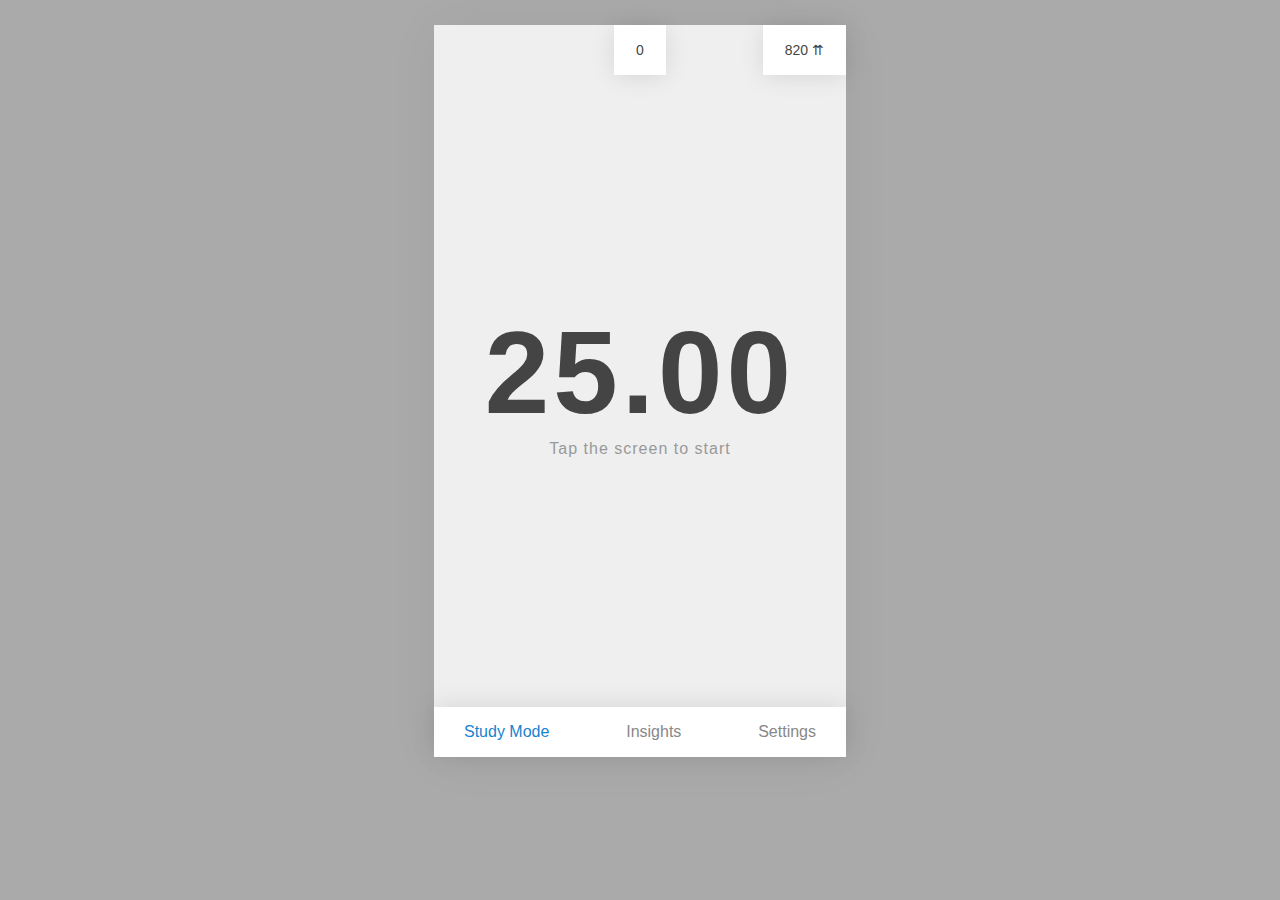
==== index.html @ 80bef877 "initial commit" ====
<!DOCTYPE html>
<html>
  <head>
    <meta charset="UTF-8">
    <title>Pomodoro Timer Application</title>
    <link rel="stylesheet" type="text/css" href="css/reset.css" />

    <style>
      body{
        background-color: #aaa;
        font-family: "Arial", sans-serif;
        color: #444;
        font-size: 14px;
      }

      .phone-wrapper{
        width: 412px;
        height: 732px;
        background-color: #efefef;
        margin: 0 auto;
        margin-top: 25px;
        box-shadow: 0px 2px 50px rgba(0,0,0,.05);
      }

      .header{
        width: 100%;
        height: 50px;
        display: flex;
        justify-content: space-between;
      }

      .header div{
        height: inherit;
        display: flex;
        align-items: center;
        box-shadow: 0px 2px 25px rgba(0,0,0,.10);
        background-color: #fff;
        padding: 0px 22px 0px 22px;
        height: inherit;
      }

      .header div:nth-child(1){
        opacity: 0;
      }

      .pomoCount{
      }

      .productivityScore{
      }

      .timer-wrapper{
        text-align: center;
        margin-top: 240px;
      }

      .timer-text{
        font-size: 116px;
        font-weight: bold;
        letter-spacing: 4px;
      }

      .tagline{
        margin-top: 10px;
        font-size: 16px;
        font-weight: 400;
        letter-spacing: 1px;
        color: #999;
      }

      .bottom-nav{
        width: 100%;
        height: 50px;
        display: flex;
        justify-content: space-between;
        margin-top: 250px;
        background-color: #fff;
        box-shadow: 0px -2px 25px rgba(0,0,0,.10);
        align-items: center;
      }

      .bottom-nav a{
        padding: 0px 30px 0px 30px;
        font-size: 16px;
        font-weight: 500;
        text-decoration: none;
        color: #888;
      }

      .bottom-nav .active{
        color: #1982CF;
      }
    </style>
  </head>
  <body>

    <div class="phone-wrapper">
      <div class="header">
        <div class="">820 ⇈</div>
        <div class="pomoCount">0</div>
        <div class="productivityScore">820 ⇈</div>
      </div>

      <div class="timer-wrapper">
        <p class="timer-text">25.00</p>
        <p class="tagline">Tap the screen to start</p>
      </div>

      <div class="bottom-nav">
        <a href="#!" class="active">Study Mode</a>
        <a href="#!">Insights</a>
        <a href="#!">Settings</a>
      </div>

    </div>

  </body>
</html>
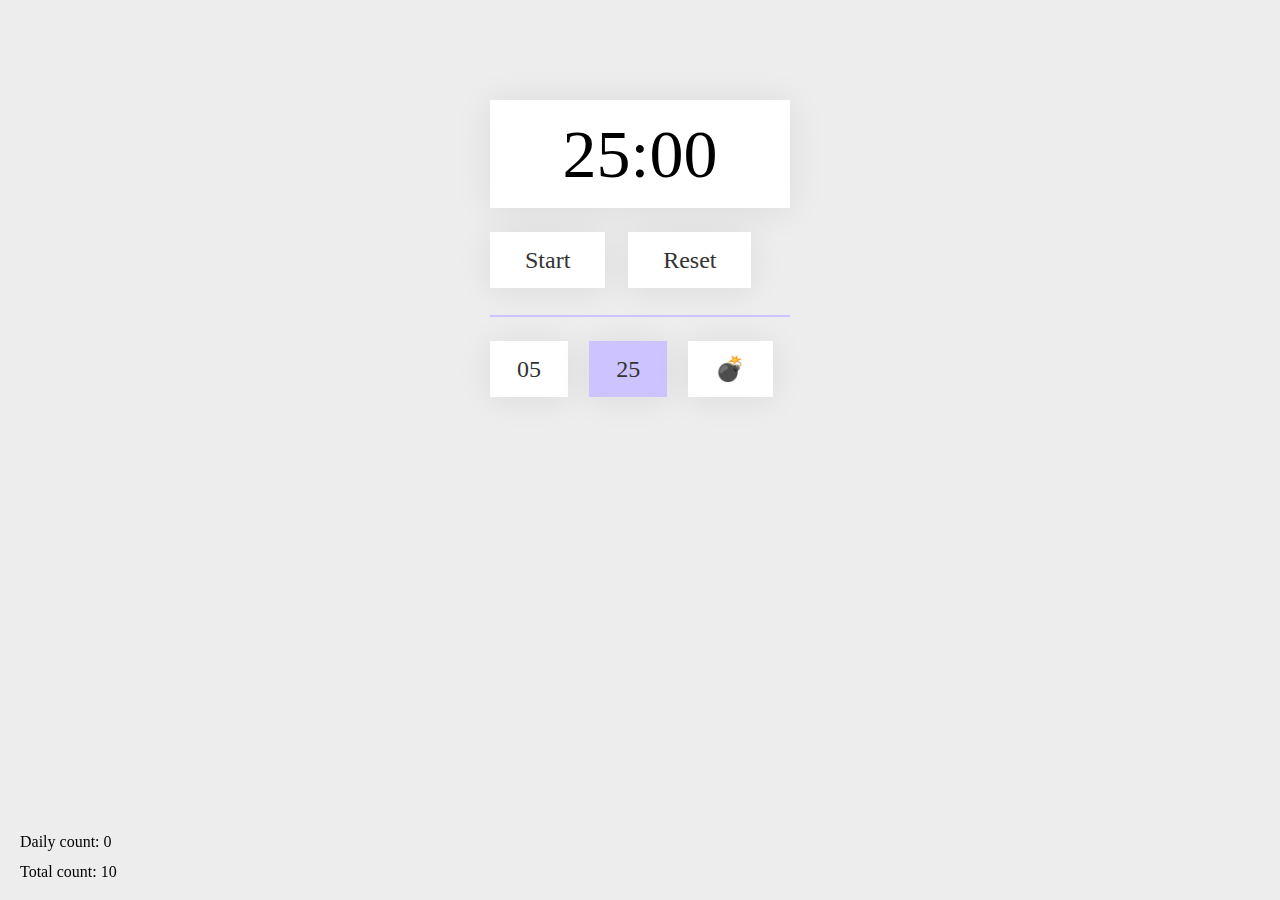
==== commit ea685a78: "removed old GUI, renamed files" ====
--- a/index.html
+++ b/index.html
@@ -2,117 +2,209 @@
 <html>
   <head>
     <meta charset="UTF-8">
-    <title>Pomodoro Timer Application</title>
+    <meta name="viewport" content="width=device-width">
+    <title>Pomodoro App &mdash; Prototype</title>
     <link rel="stylesheet" type="text/css" href="css/reset.css" />
+    <link rel="stylesheet" type="text/css" href="css/pomo.css" />
+    <link rel="shortcut icon" href="https://arthurgeel.com/experiments/img/favicon.png" />
 
     <style>
-      body{
-        background-color: #aaa;
-        font-family: "Arial", sans-serif;
-        color: #444;
-        font-size: 14px;
-      }
-
-      .phone-wrapper{
-        width: 412px;
-        height: 732px;
-        background-color: #efefef;
-        margin: 0 auto;
-        margin-top: 25px;
-        box-shadow: 0px 2px 50px rgba(0,0,0,.05);
-      }
-
-      .header{
-        width: 100%;
-        height: 50px;
-        display: flex;
-        justify-content: space-between;
-      }
-
-      .header div{
-        height: inherit;
-        display: flex;
-        align-items: center;
-        box-shadow: 0px 2px 25px rgba(0,0,0,.10);
-        background-color: #fff;
-        padding: 0px 22px 0px 22px;
-        height: inherit;
-      }
-
-      .header div:nth-child(1){
-        opacity: 0;
-      }
-
-      .pomoCount{
-      }
-
-      .productivityScore{
-      }
-
-      .timer-wrapper{
-        text-align: center;
-        margin-top: 240px;
-      }
-
-      .timer-text{
-        font-size: 116px;
-        font-weight: bold;
-        letter-spacing: 4px;
-      }
-
-      .tagline{
-        margin-top: 10px;
-        font-size: 16px;
-        font-weight: 400;
-        letter-spacing: 1px;
-        color: #999;
-      }
-
-      .bottom-nav{
-        width: 100%;
-        height: 50px;
-        display: flex;
-        justify-content: space-between;
-        margin-top: 250px;
-        background-color: #fff;
-        box-shadow: 0px -2px 25px rgba(0,0,0,.10);
-        align-items: center;
-      }
-
-      .bottom-nav a{
-        padding: 0px 30px 0px 30px;
-        font-size: 16px;
-        font-weight: 500;
-        text-decoration: none;
-        color: #888;
-      }
-
-      .bottom-nav .active{
-        color: #1982CF;
+      .daily{
+        position: fixed;
+        bottom: 50px;
+        left: 20px;
+      }
+
+      .total{
+        position: fixed;
+        bottom: 20px;
+        left: 20px;
       }
     </style>
+
   </head>
   <body>
 
-    <div class="phone-wrapper">
-      <div class="header">
-        <div class="">820 ⇈</div>
-        <div class="pomoCount">0</div>
-        <div class="productivityScore">820 ⇈</div>
-      </div>
-
-      <div class="timer-wrapper">
-        <p class="timer-text">25.00</p>
-        <p class="tagline">Tap the screen to start</p>
-      </div>
-
-      <div class="bottom-nav">
-        <a href="#!" class="active">Study Mode</a>
-        <a href="#!">Insights</a>
-        <a href="#!">Settings</a>
-      </div>
+    <div class="wrapper">
+
+      <p class="timer">
+        <span id="minutes">25</span>:<span id="seconds">00</span>
+      </p>
+
+      <ul>
+        <li><a href="#!" id="startStopBtn">Start</a></li>
+        <li><a href="#!" id="resetBtn">Reset</a></li>
+      </ul>
+
+      <ul class="studyMinutes">
+        <li><a href="#!" id="study20">05</a></li>
+        <li><a href="#!" class="active" id="study25">25</a></li>
+        <li><a href="#!" id="study30">💣</a></li>
+      </ul>
 
     </div>
 
+    <p class="daily">Daily count: <span id="dailyCount">0</span></p>
+    <p class="total">Total count: <span id="totalCount">0</span></p>
+
   </body>
+
+  <script>
+
+    var timeLeft = 1500;
+    var timerId = setInterval(countdown, 1000);
+    var countdownActive = false;
+    var gongPlaying = false;
+    var dailyCount = 0;
+    var totalCount = 10;
+
+
+    document.getElementById("dailyCount").innerHTML = dailyCount;
+    document.getElementById("totalCount").innerHTML = totalCount;
+
+    function countdown() {
+      if (timeLeft == 0) {
+        var gongPlaying = false;
+        document.getElementById("startStopBtn").classList.remove("active");
+        document.getElementById("resetBtn").classList.toggle("active");
+
+      } else {
+        if (timeLeft == 1){
+          if (!gongPlaying){
+            var gong = new Audio('gong.mp3'); // Play the gong sound effect
+            gong.play();
+            gongPlaying = true; // Reset the gongPlaying variable to prevent audio stacking
+            dailyCount++;
+            totalCount++;
+            document.getElementById("dailyCount").innerHTML = dailyCount;
+            document.getElementById("totalCount").innerHTML = totalCount;
+          }
+        }
+
+        if (countdownActive){   // Remove one second, every second
+          timeLeft--;
+        };
+      }
+
+      formatSeconds(timeLeft);
+    }
+
+    document.getElementById("startStopBtn").addEventListener("click", startStopFunction);
+    document.getElementById("resetBtn").addEventListener("click", resetFunction);
+    document.getElementById("study20").addEventListener("click", changeTo20);
+    document.getElementById("study25").addEventListener("click", changeTo25);
+    document.getElementById("study30").addEventListener("click", changeTo30);
+
+    function startStopFunction(){
+      countdownActive = !countdownActive;
+      if (countdownActive){
+        document.getElementById("startStopBtn").innerHTML = "Pause";
+        document.getElementById("startStopBtn").classList.toggle("active");
+      } else {
+        document.getElementById("startStopBtn").innerHTML = "Start";
+        document.getElementById("startStopBtn").classList.toggle("active");
+      }
+    }
+
+    function resetFunction(){
+      timeLeft = 1500;
+
+      if(countdownActive){
+        countdownActive = !countdownActive;
+        document.getElementById("startStopBtn").innerHTML = "Start";
+        document.getElementById("startStopBtn").classList.remove("active");
+      }
+
+      if(document.getElementById("study25").classList.contains("active")){
+        // do nothing
+      } else {
+        document.getElementById("study25").classList.toggle("active");
+        document.getElementById("study20").classList.remove("active");
+        document.getElementById("study30").classList.remove("active");
+      }
+    }
+
+    function changeTo20(){
+      timeLeft = 300;
+
+      if(document.getElementById("study20").classList.contains("active")){
+        // do nothing
+      } else {
+        document.getElementById("study20").classList.toggle("active");
+        document.getElementById("study25").classList.remove("active");
+        document.getElementById("study30").classList.remove("active");
+
+        if(!countdownActive){
+          countdownActive = !countdownActive;
+          document.getElementById("startStopBtn").innerHTML = "Pause";
+          document.getElementById("startStopBtn").classList.toggle("active");
+        }
+      }
+    }
+
+    function changeTo25(){
+      timeLeft = 1500;
+
+      if(document.getElementById("study25").classList.contains("active")){
+        // do nothing
+      } else {
+        document.getElementById("study25").classList.toggle("active");
+        document.getElementById("study20").classList.remove("active");
+        document.getElementById("study30").classList.remove("active");
+
+        if(!countdownActive){
+          countdownActive = !countdownActive;
+          document.getElementById("startStopBtn").innerHTML = "Pause";
+          document.getElementById("startStopBtn").classList.toggle("active");
+        }
+      }
+    }
+
+    function changeTo30(){
+      timeLeft = 6;
+
+      if(document.getElementById("study30").classList.contains("active")){
+        // do nothing
+      } else {
+        document.getElementById("study30").classList.toggle("active");
+        document.getElementById("study20").classList.remove("active");
+        document.getElementById("study25").classList.remove("active");
+
+        if(!countdownActive){
+          countdownActive = !countdownActive;
+          document.getElementById("startStopBtn").innerHTML = "Pause";
+          document.getElementById("startStopBtn").classList.add("active");
+          document.getElementById("resetBtn").classList.remove("active");
+        }
+      }
+    }
+
+
+    function formatSeconds(input) {
+      input = Number(input);
+      var m = Math.floor(input % 3600 / 60);   // changes seconds to minutes
+      var s = Math.floor(input % 3600 % 60);   // shows the remainder seconds
+
+      var formattedM = ("0" + m).slice(-2);    // upkeeps the "00" format
+      var formattedS = ("0" + s).slice(-2);    // upkeeps the "00" format
+
+      // document.title = ("Pomo — " + formattedM + ":" + formattedS); // changes the page title to the current time
+      // Todo: fix the annoying 1 second delay.
+
+      document.getElementById('minutes').innerHTML = formattedM;
+      document.getElementById('seconds').innerHTML = formattedS;
+
+    }
+
+  </script>
+
+<script>
+(function(i,s,o,g,r,a,m){i['GoogleAnalyticsObject']=r;i[r]=i[r]||function(){
+(i[r].q=i[r].q||[]).push(arguments)},i[r].l=1*new Date();a=s.createElement(o),
+m=s.getElementsByTagName(o)[0];a.async=1;a.src=g;m.parentNode.insertBefore(a,m)
+})(window,document,'script','https://www.google-analytics.com/analytics.js','ga');
+
+ga('create', 'UA-84000548-1', 'auto');
+ga('send', 'pageview');
+</script>
 </html>
--- a/css/pomo.css
+++ b/css/pomo.css
@@ -0,0 +1,83 @@
+body{
+  background-color:#ededed;
+  font-family: "Consolas";
+}
+
+*::selection {
+  background-color: rgba(0,0,0,.5);
+  color: #fff;
+}
+
+*::-moz-selection {
+  background-color: rgba(0,0,0,.5);
+  color: #fff;
+}
+
+.wrapper{
+  width: 300px;
+  margin: 0 auto;
+}
+
+.timer{
+  font-size: 68px;
+  text-align: center;
+  background-color: #fff;
+  width: 100%;
+  margin: 0 auto;
+  margin-top: 100px;
+  padding: 20px 10px;
+  box-shadow: 0px 2px 35px rgba(0,0,0,.08);
+  box-sizing: border-box;
+}
+
+a{
+  color: #333;
+  text-decoration: none;
+  font-size: 24px;
+  background-color: #fff;
+  padding: 15px 35px;
+  box-shadow: 0px 2px 35px rgba(0,0,0,.08);
+  transition: all .10s ease-in-out;
+}
+
+.active{
+  background-color: #cdc4ff;
+}
+
+a:active{
+  background-color:#beb2ff;
+}
+
+ul{
+  margin: 0 auto;
+  width: 300px;
+}
+
+li{
+  display: inline-block;
+  margin-top: 40px;
+  margin-right: 18.8px;
+}
+
+li:last-child{
+  margin-right: 0px;
+}
+
+.studyMinutes{
+  margin-top: 43px;
+  border-top: 2px solid #cdc4ff;
+  width: 100%;
+  box-sizing: border-box;
+}
+
+.studyMinutes li{
+  margin-right: 17px;
+}
+
+.studyMinutes li:last-child{
+  margin-right: 0;
+}
+
+.studyMinutes a{
+  padding: 15px 27.1px;
+}
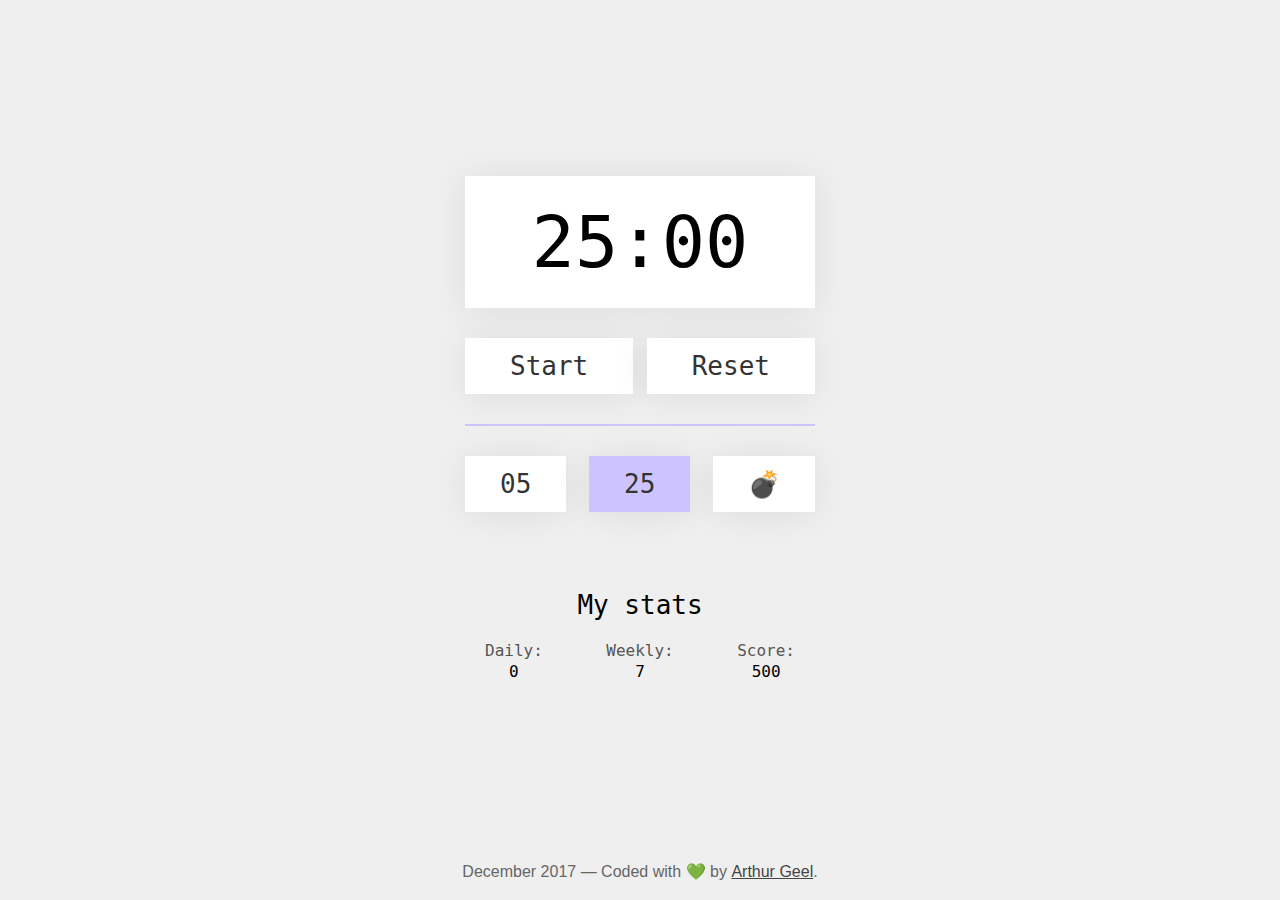
==== commit 2d5d4171: "rewrote the css in Flexbox, added stats, added load animation" ====
--- a/index.html
+++ b/index.html
@@ -8,20 +8,6 @@
     <link rel="stylesheet" type="text/css" href="css/pomo.css" />
     <link rel="shortcut icon" href="https://arthurgeel.com/experiments/img/favicon.png" />
 
-    <style>
-      .daily{
-        position: fixed;
-        bottom: 50px;
-        left: 20px;
-      }
-
-      .total{
-        position: fixed;
-        bottom: 20px;
-        left: 20px;
-      }
-    </style>
-
   </head>
   <body>
 
@@ -31,42 +17,64 @@
         <span id="minutes">25</span>:<span id="seconds">00</span>
       </p>
 
-      <ul>
-        <li><a href="#!" id="startStopBtn">Start</a></li>
-        <li><a href="#!" id="resetBtn">Reset</a></li>
-      </ul>
-
-      <ul class="studyMinutes">
-        <li><a href="#!" id="study20">05</a></li>
-        <li><a href="#!" class="active" id="study25">25</a></li>
-        <li><a href="#!" id="study30">💣</a></li>
-      </ul>
+      <div class="row first">
+        <a href="#!" id="startStopBtn">Start</a>
+        <a href="#!" id="resetBtn">Reset</a>
+      </div>
+
+      <div class="divider"></div>
+
+      <div class="row last">
+        <a href="#!" id="study20">05</a>
+        <a href="#!" class="active" id="study25">25</a>
+        <a href="#!" id="study30">💣</a>
+      </div>
+
+
+      <div class="row stats hide-for-mobile">
+        <h2 id="title">My stats</h2>
+        <div>
+          <p>Daily:</p>
+          <p id="dailyCount">0</p>
+        </div>
+        <div>
+          <p>Weekly:</p>
+          <p id="totalCount">0</p>
+        </div>
+        <div>
+          <p>Score:</p>
+          <p id="prodScore">500</p>
+        </div>
+      </div>
 
     </div>
 
-    <p class="daily">Daily count: <span id="dailyCount">0</span></p>
-    <p class="total">Total count: <span id="totalCount">0</span></p>
+    <div class="footer hide-for-mobile">
+      <p>December 2017 &mdash; Coded with <span id="footerEmoji"></span> by <a href="https://arthurgeel.com/">Arthur Geel</a>.</p>
+    </div>
 
   </body>
 
   <script>
-
     var timeLeft = 1500;
     var timerId = setInterval(countdown, 1000);
     var countdownActive = false;
     var gongPlaying = false;
     var dailyCount = 0;
-    var totalCount = 10;
+    var totalCount = 7;
+    var prodScore = 500;
 
 
     document.getElementById("dailyCount").innerHTML = dailyCount;
     document.getElementById("totalCount").innerHTML = totalCount;
+    document.getElementById("prodScore").innerHTML = prodScore;
 
     function countdown() {
       if (timeLeft == 0) {
         var gongPlaying = false;
         document.getElementById("startStopBtn").classList.remove("active");
-        document.getElementById("resetBtn").classList.toggle("active");
+        document.getElementById("startStopBtn").classList.innerHTML = "Start";
+        document.getElementById("resetBtn").classList.toggle("active"); // flashes the reset button
 
       } else {
         if (timeLeft == 1){
@@ -74,10 +82,14 @@
             var gong = new Audio('gong.mp3'); // Play the gong sound effect
             gong.play();
             gongPlaying = true; // Reset the gongPlaying variable to prevent audio stacking
+
             dailyCount++;
             totalCount++;
+            prodScore = prodScore + dailyCount + Math.sqrt(totalCount);
             document.getElementById("dailyCount").innerHTML = dailyCount;
             document.getElementById("totalCount").innerHTML = totalCount;
+            document.getElementById("prodScore").innerHTML = Math.floor(prodScore);
+
           }
         }
 
@@ -127,6 +139,8 @@
     function changeTo20(){
       timeLeft = 300;
 
+      document.getElementById("resetBtn").classList.remove("active");
+
       if(document.getElementById("study20").classList.contains("active")){
         // do nothing
       } else {
@@ -188,7 +202,10 @@
       var formattedM = ("0" + m).slice(-2);    // upkeeps the "00" format
       var formattedS = ("0" + s).slice(-2);    // upkeeps the "00" format
 
-      // document.title = ("Pomo — " + formattedM + ":" + formattedS); // changes the page title to the current time
+      if (countdownActive){
+        document.title = (formattedM + ":" + formattedS + " — Time to study"); // changes the page title to the current time
+      }
+
       // Todo: fix the annoying 1 second delay.
 
       document.getElementById('minutes').innerHTML = formattedM;
@@ -198,13 +215,20 @@
 
   </script>
 
-<script>
-(function(i,s,o,g,r,a,m){i['GoogleAnalyticsObject']=r;i[r]=i[r]||function(){
-(i[r].q=i[r].q||[]).push(arguments)},i[r].l=1*new Date();a=s.createElement(o),
-m=s.getElementsByTagName(o)[0];a.async=1;a.src=g;m.parentNode.insertBefore(a,m)
-})(window,document,'script','https://www.google-analytics.com/analytics.js','ga');
-
-ga('create', 'UA-84000548-1', 'auto');
-ga('send', 'pageview');
-</script>
+  <script>
+  var emojiMatrix = ['🥑', '☕️', '🍻', '🥃', '🍾', '🥃', '🍪', '🎉', '🔭', '🖥', '💻', '🎧', '❤️', '💛', '💚', '💙', '💜', '💖', '💝', '🎶', '🤘', '👐', '🤞', '☘', '👀', '👓', '⏱', '⏳', '🔋', '💡', '🔨',];
+  var emojiNumber = Math.floor(emojiMatrix.length*Math.random());
+  document.getElementById('footerEmoji').innerHTML = emojiMatrix[emojiNumber];
+  </script>
+
+  <script>
+  (function(i,s,o,g,r,a,m){i['GoogleAnalyticsObject']=r;i[r]=i[r]||function(){
+  (i[r].q=i[r].q||[]).push(arguments)},i[r].l=1*new Date();a=s.createElement(o),
+  m=s.getElementsByTagName(o)[0];a.async=1;a.src=g;m.parentNode.insertBefore(a,m)
+  })(window,document,'script','https://www.google-analytics.com/analytics.js','ga');
+
+  ga('create', 'UA-84000548-1', 'auto');
+  ga('send', 'pageview');
+  </script>
+
 </html>
--- a/css/pomo.css
+++ b/css/pomo.css
@@ -1,8 +1,3 @@
-body{
-  background-color:#ededed;
-  font-family: "Consolas";
-}
-
 *::selection {
   background-color: rgba(0,0,0,.5);
   color: #fff;
@@ -13,71 +8,159 @@
   color: #fff;
 }
 
+body{
+  background-color: #efefef;
+  display: flex;
+  justify-content: center;
+  align-items: center;
+  height: 100vh;
+  font-family: "Consolas", monospace;
+  box-sizing: border-box;
+  flex-wrap: wrap;
+  animation: smoothFadeIn 1.5s, scrollUp 1.5s;
+  overflow-y: hidden;
+}
+
+@keyframes smoothFadeIn {
+  0% {opacity: 0;}
+  100% {opacity: 1;}
+}
+
+@keyframes scrollUp {
+  0% {transform: translateY(70px);}
+  100% {transform: translateY(0px);}
+}
+
+@keyframes scrollUp2 {
+  0% {transform: translateY(140px);}
+  100% {transform: translateY(0px);}
+}
+
+@keyframes scrollUp3 {
+  0% {transform: translateY(210px);}
+  100% {transform: translateY(0px);}
+}
+
+@keyframes scrollUp4 {
+  0% {transform: translateY(280px);}
+  100% {transform: translateY(0px);}
+}
+
 .wrapper{
-  width: 300px;
-  margin: 0 auto;
+  width: 350px;
+  justify-content: center;
+  display: flex;
+  flex-wrap: wrap;
+  align-content: space-around;
 }
 
 .timer{
-  font-size: 68px;
+  width: 100%;
+  justify-content: center;
   text-align: center;
+  font-size: 72px;
+  padding: 30px 0px;
   background-color: #fff;
-  width: 100%;
-  margin: 0 auto;
-  margin-top: 100px;
-  padding: 20px 10px;
   box-shadow: 0px 2px 35px rgba(0,0,0,.08);
-  box-sizing: border-box;
 }
 
-a{
+.row{
+  width: 100%;
+  display: flex;
+  justify-content: space-between;
+  font-size: 26px;
+  margin-bottom: 30px;
+  animation: scrollUp 1.5s;
+}
+
+.row a{
   color: #333;
   text-decoration: none;
-  font-size: 24px;
+  padding: 15px 35px;
   background-color: #fff;
-  padding: 15px 35px;
+  margin-top: 30px;
+  margin-bottom: 0px;
   box-shadow: 0px 2px 35px rgba(0,0,0,.08);
-  transition: all .10s ease-in-out;
+  transition: all .15s ease;
+}
+
+.row a:hover{
+  transform: translateY(-2px);
+  box-shadow: 0px 6px 35px rgba(0,0,0,.15);
+}
+
+.row a:active{
+  transform: translateY(1px);
+  transition: all .1s ease-out;
+  box-shadow: 0px 1px 10px rgba(0,0,0,.05);
+  background-color: #cdc4eb;
+}
+
+.stats{
+  flex-wrap: wrap;
+  margin-top: 50px;
+  animation: scrollUp4 1.5s;
+}
+
+.stats h2{
+  width: 100%;
+  text-align: center;
+  margin-bottom: 10px;
+}
+
+.stats div p:first-child{
+  color: #555;
+  margin-bottom: 5px;
+}
+
+.stats div{
+  animation: scrollUp 1.5s;
+}
+
+.row div{
+  font-size: 16px;
+  padding: 15px 20px;
+  text-align: center;
+}
+
+.divider{
+  background-color: #cdc4ff;
+  height: 2px;
+  width: 100%;
+  animation: scrollUp2 1.5s;
+}
+
+.first a{
+  padding: 15px 45px;
+}
+
+.last a{
+  animation: scrollUp2 1.5s;
+}
+
+.footer{
+  position: absolute;
+  bottom: 20px;
+  font-family: "Helvetica Neue", "Helvetica", "Arial", sans-serif;
+  color: #666;
+  animation: scrollUp2 1.5s;
+}
+
+.footer a{
+  color: #444;
 }
 
 .active{
-  background-color: #cdc4ff;
+  background-color: #cdc4ff !important;
 }
 
-a:active{
-  background-color:#beb2ff;
+@media (max-width: 410px){
+  .wrapper{
+    width: 100%;
+    margin: 0px 30px;
+  }
+
+  .hide-for-mobile{
+    display: none;
+  }
 }
-
-ul{
-  margin: 0 auto;
-  width: 300px;
-}
-
-li{
-  display: inline-block;
-  margin-top: 40px;
-  margin-right: 18.8px;
-}
-
-li:last-child{
-  margin-right: 0px;
-}
-
-.studyMinutes{
-  margin-top: 43px;
-  border-top: 2px solid #cdc4ff;
-  width: 100%;
-  box-sizing: border-box;
-}
-
-.studyMinutes li{
-  margin-right: 17px;
-}
-
-.studyMinutes li:last-child{
-  margin-right: 0;
-}
-
-.studyMinutes a{
-  padding: 15px 27.1px;
-}
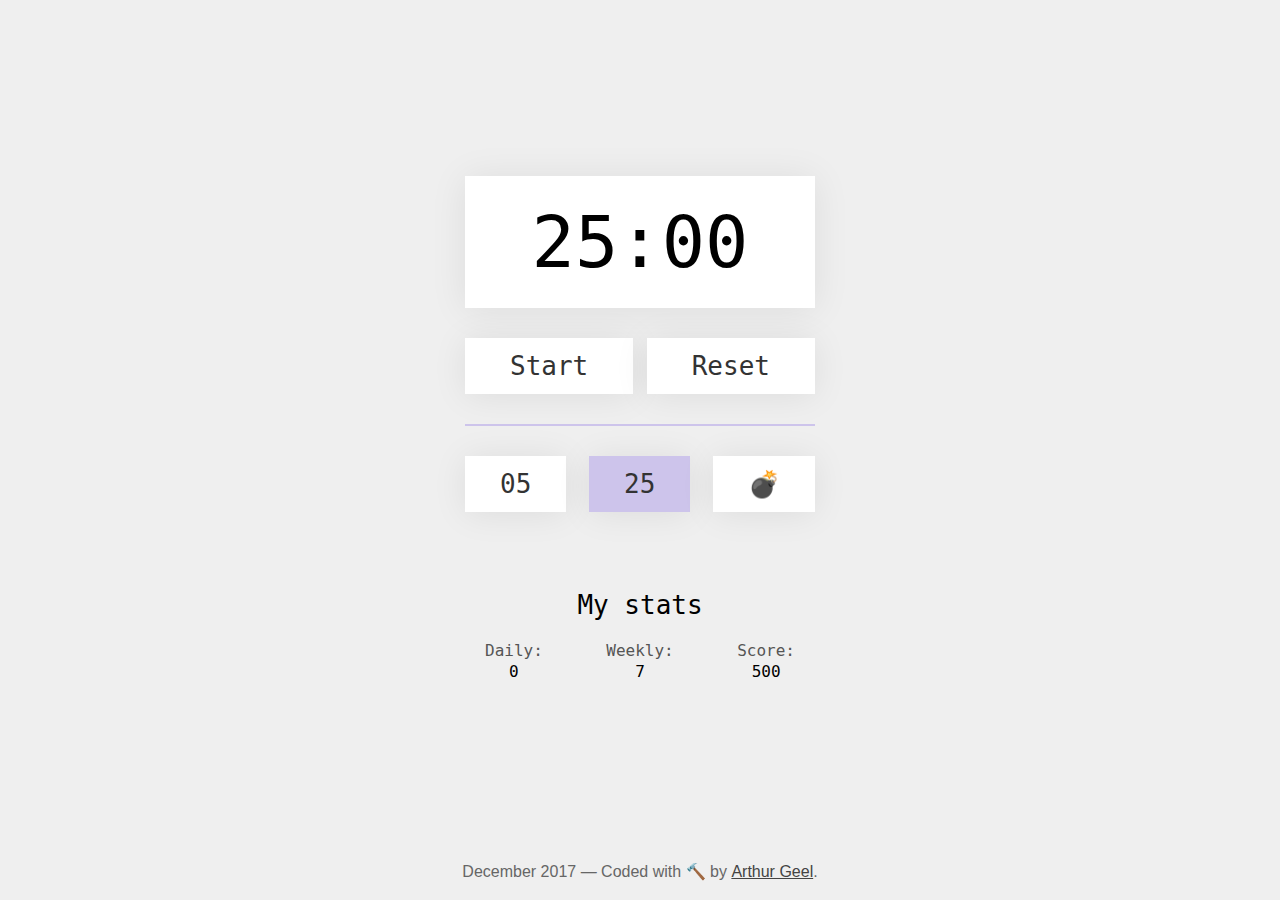
==== commit 57bdf657: "added manifest.json" ====
--- a/index.html
+++ b/index.html
@@ -7,6 +7,7 @@
     <link rel="stylesheet" type="text/css" href="css/reset.css" />
     <link rel="stylesheet" type="text/css" href="css/pomo.css" />
     <link rel="shortcut icon" href="https://arthurgeel.com/experiments/img/favicon.png" />
+    <link rel="manifest" href="js/manifest.json">
 
   </head>
   <body>
--- a/css/pomo.css
+++ b/css/pomo.css
@@ -1,3 +1,7 @@
+:root{
+  --highlight-color: #cdc4eb;
+}
+
 *::selection {
   background-color: rgba(0,0,0,.5);
   color: #fff;
@@ -93,7 +97,7 @@
   transform: translateY(1px);
   transition: all .1s ease-out;
   box-shadow: 0px 1px 10px rgba(0,0,0,.05);
-  background-color: #cdc4eb;
+  background-color: var(--highlight-color);
 }
 
 .stats{
@@ -124,7 +128,7 @@
 }
 
 .divider{
-  background-color: #cdc4ff;
+  background-color: var(--highlight-color);
   height: 2px;
   width: 100%;
   animation: scrollUp2 1.5s;
@@ -151,7 +155,7 @@
 }
 
 .active{
-  background-color: #cdc4ff !important;
+  background-color: var(--highlight-color) !important;
 }
 
 @media (max-width: 410px){
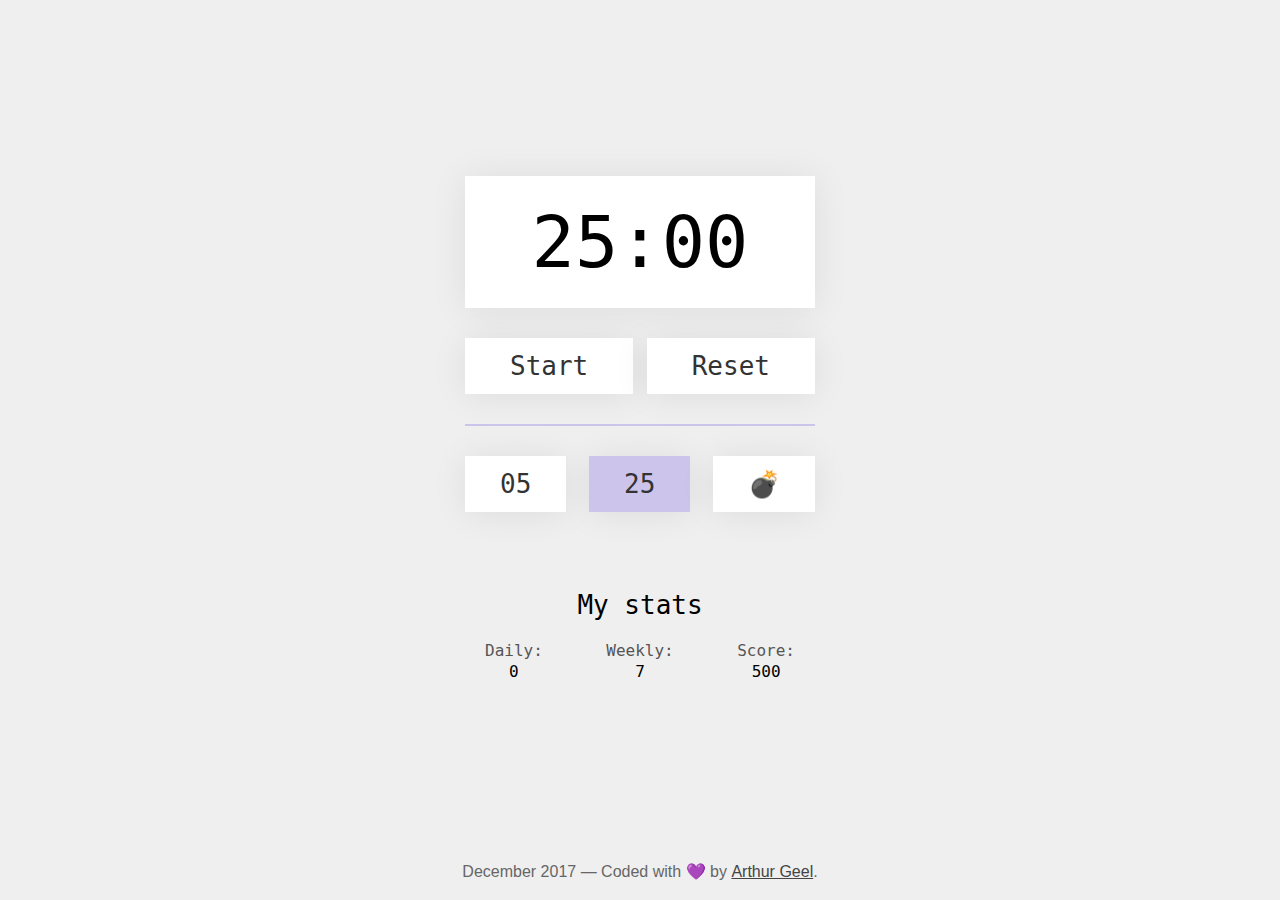
==== commit 1bb1dd4e: "Reduced DOM request browser load" ====
--- a/index.html
+++ b/index.html
@@ -6,8 +6,8 @@
     <title>Pomodoro App &mdash; Prototype</title>
     <link rel="stylesheet" type="text/css" href="css/reset.css" />
     <link rel="stylesheet" type="text/css" href="css/pomo.css" />
-    <link rel="shortcut icon" href="https://arthurgeel.com/experiments/img/favicon.png" />
-    <link rel="manifest" href="js/manifest.json">
+    <!-- <link rel="shortcut icon" href="https://arthurgeel.com/experiments/img/favicon.png" /> -->
+    <link rel="manifest" href="manifest.json">
 
   </head>
   <body>
@@ -65,17 +65,33 @@
     var totalCount = 7;
     var prodScore = 500;
 
-
-    document.getElementById("dailyCount").innerHTML = dailyCount;
-    document.getElementById("totalCount").innerHTML = totalCount;
-    document.getElementById("prodScore").innerHTML = prodScore;
+    // Start of GUI control elements
+    var startStopBtn = document.getElementById("startStopBtn");
+    var resetBtn = document.getElementById("resetBtn");
+
+    var study20ID = document.getElementById("study20");
+    var study25ID = document.getElementById("study25");
+    var study30ID = document.getElementById("study30");
+    // End of GUI control elements
+
+
+
+    // Start of Data Visualisation elements
+    var dailyCountID = document.getElementById("dailyCount");
+    var totalCountID = document.getElementById("totalCount");
+    var prodScoreID = document.getElementById("prodScore");
+    // End of Data Visualisation elements
+
+    dailyCountID.innerHTML = dailyCount;
+    totalCountID.innerHTML = totalCount;
+    prodScoreID.innerHTML = prodScore;
 
     function countdown() {
       if (timeLeft == 0) {
         var gongPlaying = false;
-        document.getElementById("startStopBtn").classList.remove("active");
-        document.getElementById("startStopBtn").classList.innerHTML = "Start";
-        document.getElementById("resetBtn").classList.toggle("active"); // flashes the reset button
+        startStopBtn.classList.remove("active");
+        startStopBtn.classList.innerHTML = "Start";
+        resetBtn.classList.toggle("active"); // flashes the reset button
 
       } else {
         if (timeLeft == 1){
@@ -87,9 +103,9 @@
             dailyCount++;
             totalCount++;
             prodScore = prodScore + dailyCount + Math.sqrt(totalCount);
-            document.getElementById("dailyCount").innerHTML = dailyCount;
-            document.getElementById("totalCount").innerHTML = totalCount;
-            document.getElementById("prodScore").innerHTML = Math.floor(prodScore);
+            dailyCountID.innerHTML = dailyCount;
+            totalCountID.innerHTML = totalCount;
+            prodScoreID.innerHTML = Math.floor(prodScore);
 
           }
         }
@@ -102,20 +118,20 @@
       formatSeconds(timeLeft);
     }
 
-    document.getElementById("startStopBtn").addEventListener("click", startStopFunction);
-    document.getElementById("resetBtn").addEventListener("click", resetFunction);
-    document.getElementById("study20").addEventListener("click", changeTo20);
-    document.getElementById("study25").addEventListener("click", changeTo25);
-    document.getElementById("study30").addEventListener("click", changeTo30);
+    startStopBtn.addEventListener("click", startStopFunction);
+    resetBtn.addEventListener("click", resetFunction);
+    study20ID.addEventListener("click", changeTo20);
+    study25ID.addEventListener("click", changeTo25);
+    study30ID.addEventListener("click", changeTo30);
 
     function startStopFunction(){
       countdownActive = !countdownActive;
       if (countdownActive){
-        document.getElementById("startStopBtn").innerHTML = "Pause";
-        document.getElementById("startStopBtn").classList.toggle("active");
-      } else {
-        document.getElementById("startStopBtn").innerHTML = "Start";
-        document.getElementById("startStopBtn").classList.toggle("active");
+        startStopBtn.innerHTML = "Pause";
+        startStopBtn.classList.toggle("active");
+      } else {
+        startStopBtn.innerHTML = "Start";
+        startStopBtn.classList.toggle("active");
       }
     }
 
@@ -124,35 +140,35 @@
 
       if(countdownActive){
         countdownActive = !countdownActive;
-        document.getElementById("startStopBtn").innerHTML = "Start";
-        document.getElementById("startStopBtn").classList.remove("active");
+        startStopBtn.innerHTML = "Start";
+        startStopBtn.classList.remove("active");
       }
 
       if(document.getElementById("study25").classList.contains("active")){
         // do nothing
       } else {
-        document.getElementById("study25").classList.toggle("active");
-        document.getElementById("study20").classList.remove("active");
-        document.getElementById("study30").classList.remove("active");
+        study25ID.classList.toggle("active");
+        study20ID.classList.remove("active");
+        study30ID.classList.remove("active");
       }
     }
 
     function changeTo20(){
       timeLeft = 300;
 
-      document.getElementById("resetBtn").classList.remove("active");
-
-      if(document.getElementById("study20").classList.contains("active")){
-        // do nothing
-      } else {
-        document.getElementById("study20").classList.toggle("active");
-        document.getElementById("study25").classList.remove("active");
-        document.getElementById("study30").classList.remove("active");
+      resetBtn.classList.remove("active");
+
+      if(study20ID.classList.contains("active")){
+        // do nothing
+      } else {
+        study20ID.classList.toggle("active");
+        study25ID.classList.remove("active");
+        study30ID.classList.remove("active");
 
         if(!countdownActive){
           countdownActive = !countdownActive;
-          document.getElementById("startStopBtn").innerHTML = "Pause";
-          document.getElementById("startStopBtn").classList.toggle("active");
+          startStopBtn.innerHTML = "Pause";
+          startStopBtn.classList.toggle("active");
         }
       }
     }
@@ -160,36 +176,36 @@
     function changeTo25(){
       timeLeft = 1500;
 
-      if(document.getElementById("study25").classList.contains("active")){
-        // do nothing
-      } else {
-        document.getElementById("study25").classList.toggle("active");
-        document.getElementById("study20").classList.remove("active");
-        document.getElementById("study30").classList.remove("active");
+      if(study25ID.classList.contains("active")){
+        // do nothing
+      } else {
+        study25ID.classList.toggle("active");
+        study20ID.classList.remove("active");
+        study30ID.classList.remove("active");
 
         if(!countdownActive){
           countdownActive = !countdownActive;
-          document.getElementById("startStopBtn").innerHTML = "Pause";
-          document.getElementById("startStopBtn").classList.toggle("active");
+          startStopBtn.innerHTML = "Pause";
+          startStopBtn.classList.toggle("active");
         }
       }
     }
 
     function changeTo30(){
-      timeLeft = 6;
-
-      if(document.getElementById("study30").classList.contains("active")){
-        // do nothing
-      } else {
-        document.getElementById("study30").classList.toggle("active");
-        document.getElementById("study20").classList.remove("active");
-        document.getElementById("study25").classList.remove("active");
+      timeLeft = 2;
+
+      if(study30ID.classList.contains("active")){
+        // do nothing
+      } else {
+        study30ID.classList.toggle("active");
+        study20ID.classList.remove("active");
+        study25ID.classList.remove("active");
 
         if(!countdownActive){
           countdownActive = !countdownActive;
-          document.getElementById("startStopBtn").innerHTML = "Pause";
-          document.getElementById("startStopBtn").classList.add("active");
-          document.getElementById("resetBtn").classList.remove("active");
+          startStopBtn.innerHTML = "Pause";
+          startStopBtn.classList.add("active");
+          resetBtn.classList.remove("active");
         }
       }
     }
@@ -203,11 +219,10 @@
       var formattedM = ("0" + m).slice(-2);    // upkeeps the "00" format
       var formattedS = ("0" + s).slice(-2);    // upkeeps the "00" format
 
-      if (countdownActive){
+      if (countdownActive){ // Todo: fix the annoying 1 second delay
         document.title = (formattedM + ":" + formattedS + " — Time to study"); // changes the page title to the current time
       }
 
-      // Todo: fix the annoying 1 second delay.
 
       document.getElementById('minutes').innerHTML = formattedM;
       document.getElementById('seconds').innerHTML = formattedS;
@@ -216,12 +231,10 @@
 
   </script>
 
-  <script>
-  var emojiMatrix = ['🥑', '☕️', '🍻', '🥃', '🍾', '🥃', '🍪', '🎉', '🔭', '🖥', '💻', '🎧', '❤️', '💛', '💚', '💙', '💜', '💖', '💝', '🎶', '🤘', '👐', '🤞', '☘', '👀', '👓', '⏱', '⏳', '🔋', '💡', '🔨',];
-  var emojiNumber = Math.floor(emojiMatrix.length*Math.random());
-  document.getElementById('footerEmoji').innerHTML = emojiMatrix[emojiNumber];
-  </script>
-
+  <!-- Scripts -->
+  <script src="js/footer.js"></script>
+
+  <!-- Google Analytics -->
   <script>
   (function(i,s,o,g,r,a,m){i['GoogleAnalyticsObject']=r;i[r]=i[r]||function(){
   (i[r].q=i[r].q||[]).push(arguments)},i[r].l=1*new Date();a=s.createElement(o),
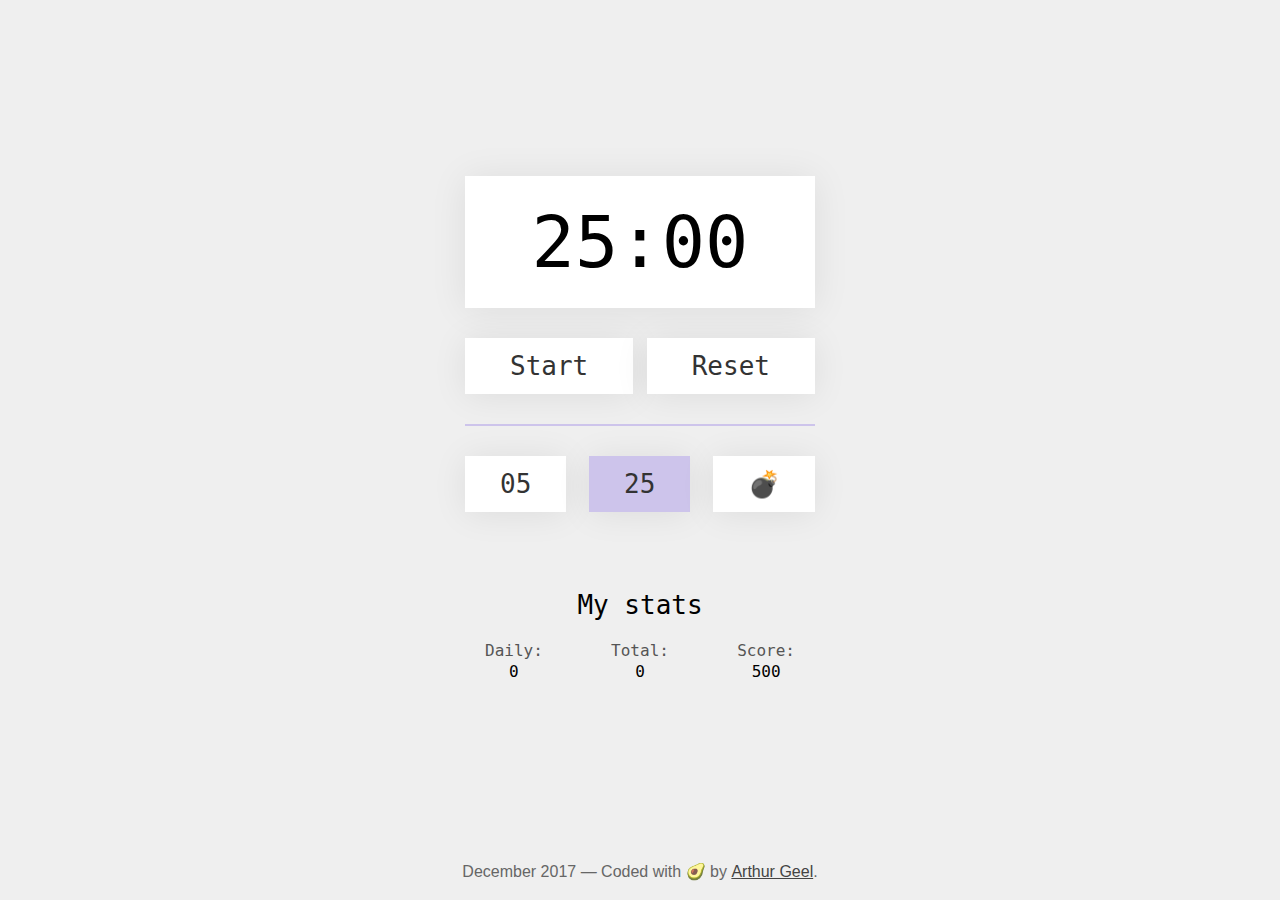
==== commit bb761b43: "started prototyping the Google Sheets integration, reduced DOM load on front-end prototype" ====
--- a/index.html
+++ b/index.html
@@ -1,5 +1,5 @@
 <!DOCTYPE html>
-<html>
+<html lang="en">
   <head>
     <meta charset="UTF-8">
     <meta name="viewport" content="width=device-width">
@@ -39,7 +39,7 @@
           <p id="dailyCount">0</p>
         </div>
         <div>
-          <p>Weekly:</p>
+          <p>Total:</p>
           <p id="totalCount">0</p>
         </div>
         <div>
@@ -61,9 +61,21 @@
     var timerId = setInterval(countdown, 1000);
     var countdownActive = false;
     var gongPlaying = false;
-    var dailyCount = 0;
-    var totalCount = 7;
+
+    // var dailyCount = 0;
+    var totalCount = 0;
     var prodScore = 500;
+
+    if(typeof(Storage) !== "undefined") {
+        if (!localStorage.dailyCount) {
+            localStorage.dailyCount = 0;
+          }
+        if (!localStorage.totalCount) {
+            localStorage.totalCount = 0;
+        }
+    }
+
+    // var x = "aa";
 
     // Start of GUI control elements
     var startStopBtn = document.getElementById("startStopBtn");
@@ -82,9 +94,10 @@
     var prodScoreID = document.getElementById("prodScore");
     // End of Data Visualisation elements
 
-    dailyCountID.innerHTML = dailyCount;
     totalCountID.innerHTML = totalCount;
     prodScoreID.innerHTML = prodScore;
+
+    dailyCountID.innerHTML = localStorage.dailyCount;
 
     function countdown() {
       if (timeLeft == 0) {
@@ -100,12 +113,13 @@
             gong.play();
             gongPlaying = true; // Reset the gongPlaying variable to prevent audio stacking
 
-            dailyCount++;
-            totalCount++;
-            prodScore = prodScore + dailyCount + Math.sqrt(totalCount);
-            dailyCountID.innerHTML = dailyCount;
-            totalCountID.innerHTML = totalCount;
-            prodScoreID.innerHTML = Math.floor(prodScore);
+            // totalCount++;
+            localStorage.dailyCount = Number(localStorage.dailyCount)+1;
+
+            // prodScore = prodScore + dailyCount + Math.sqrt(totalCount);
+            dailyCountID.innerHTML = localStorage.dailyCount;
+            // totalCountID.innerHTML = totalCount;
+            // prodScoreID.innerHTML = Math.floor(prodScore);
 
           }
         }
@@ -117,6 +131,7 @@
 
       formatSeconds(timeLeft);
     }
+
 
     startStopBtn.addEventListener("click", startStopFunction);
     resetBtn.addEventListener("click", resetFunction);
@@ -210,25 +225,21 @@
       }
     }
 
-
     function formatSeconds(input) {
       input = Number(input);
-      var m = Math.floor(input % 3600 / 60);   // changes seconds to minutes
-      var s = Math.floor(input % 3600 % 60);   // shows the remainder seconds
-
-      var formattedM = ("0" + m).slice(-2);    // upkeeps the "00" format
-      var formattedS = ("0" + s).slice(-2);    // upkeeps the "00" format
-
-      if (countdownActive){ // Todo: fix the annoying 1 second delay
-        document.title = (formattedM + ":" + formattedS + " — Time to study"); // changes the page title to the current time
-      }
+      var m = Math.floor(input % 3600 / 60);   // Changes the input from seconds to minutes / seconds
+      var s = Math.floor(input % 3600 % 60);
+
+      var formattedM = ("0" + m).slice(-2);    // Ensures the "00" format
+      var formattedS = ("0" + s).slice(-2);
+
+      document.title = (formattedM + ":" + formattedS + " — Time to study"); // changes the page title to the current time
+
 
 
       document.getElementById('minutes').innerHTML = formattedM;
       document.getElementById('seconds').innerHTML = formattedS;
-
-    }
-
+    }
   </script>
 
   <!-- Scripts -->
